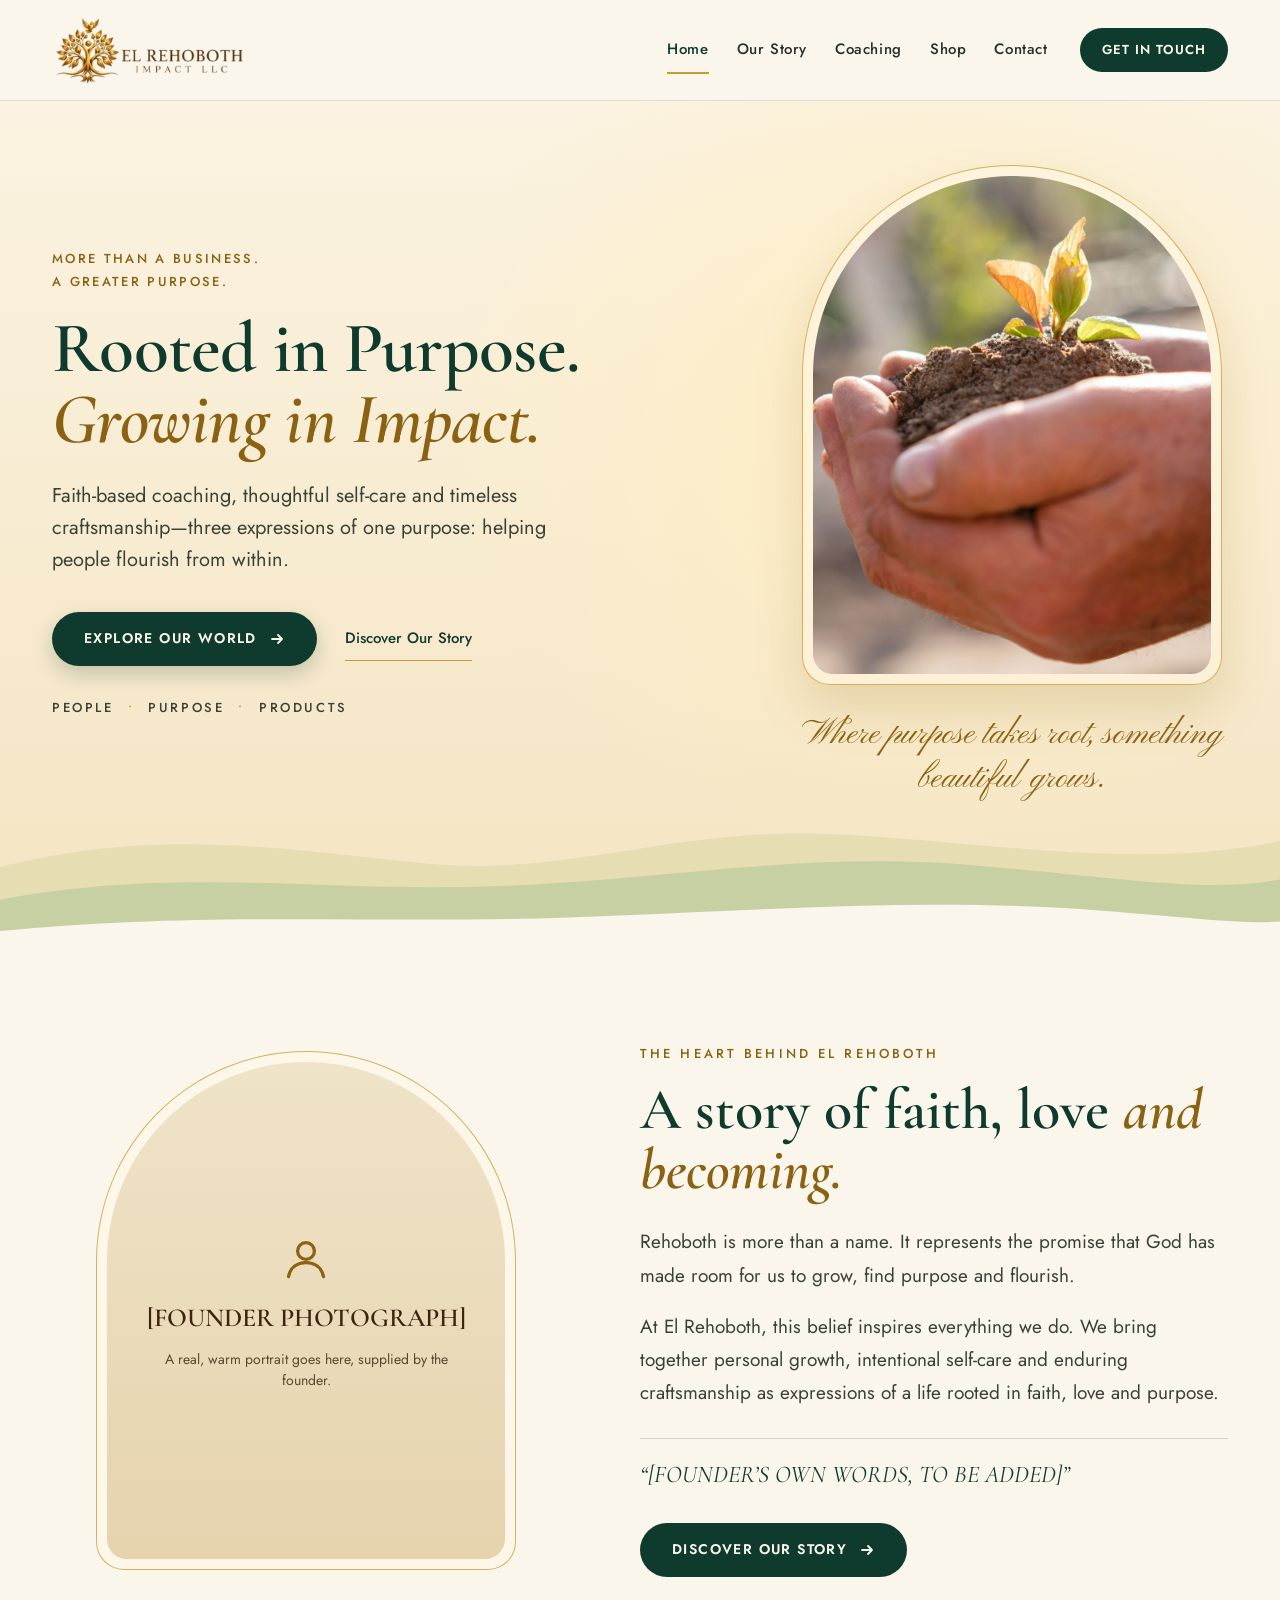
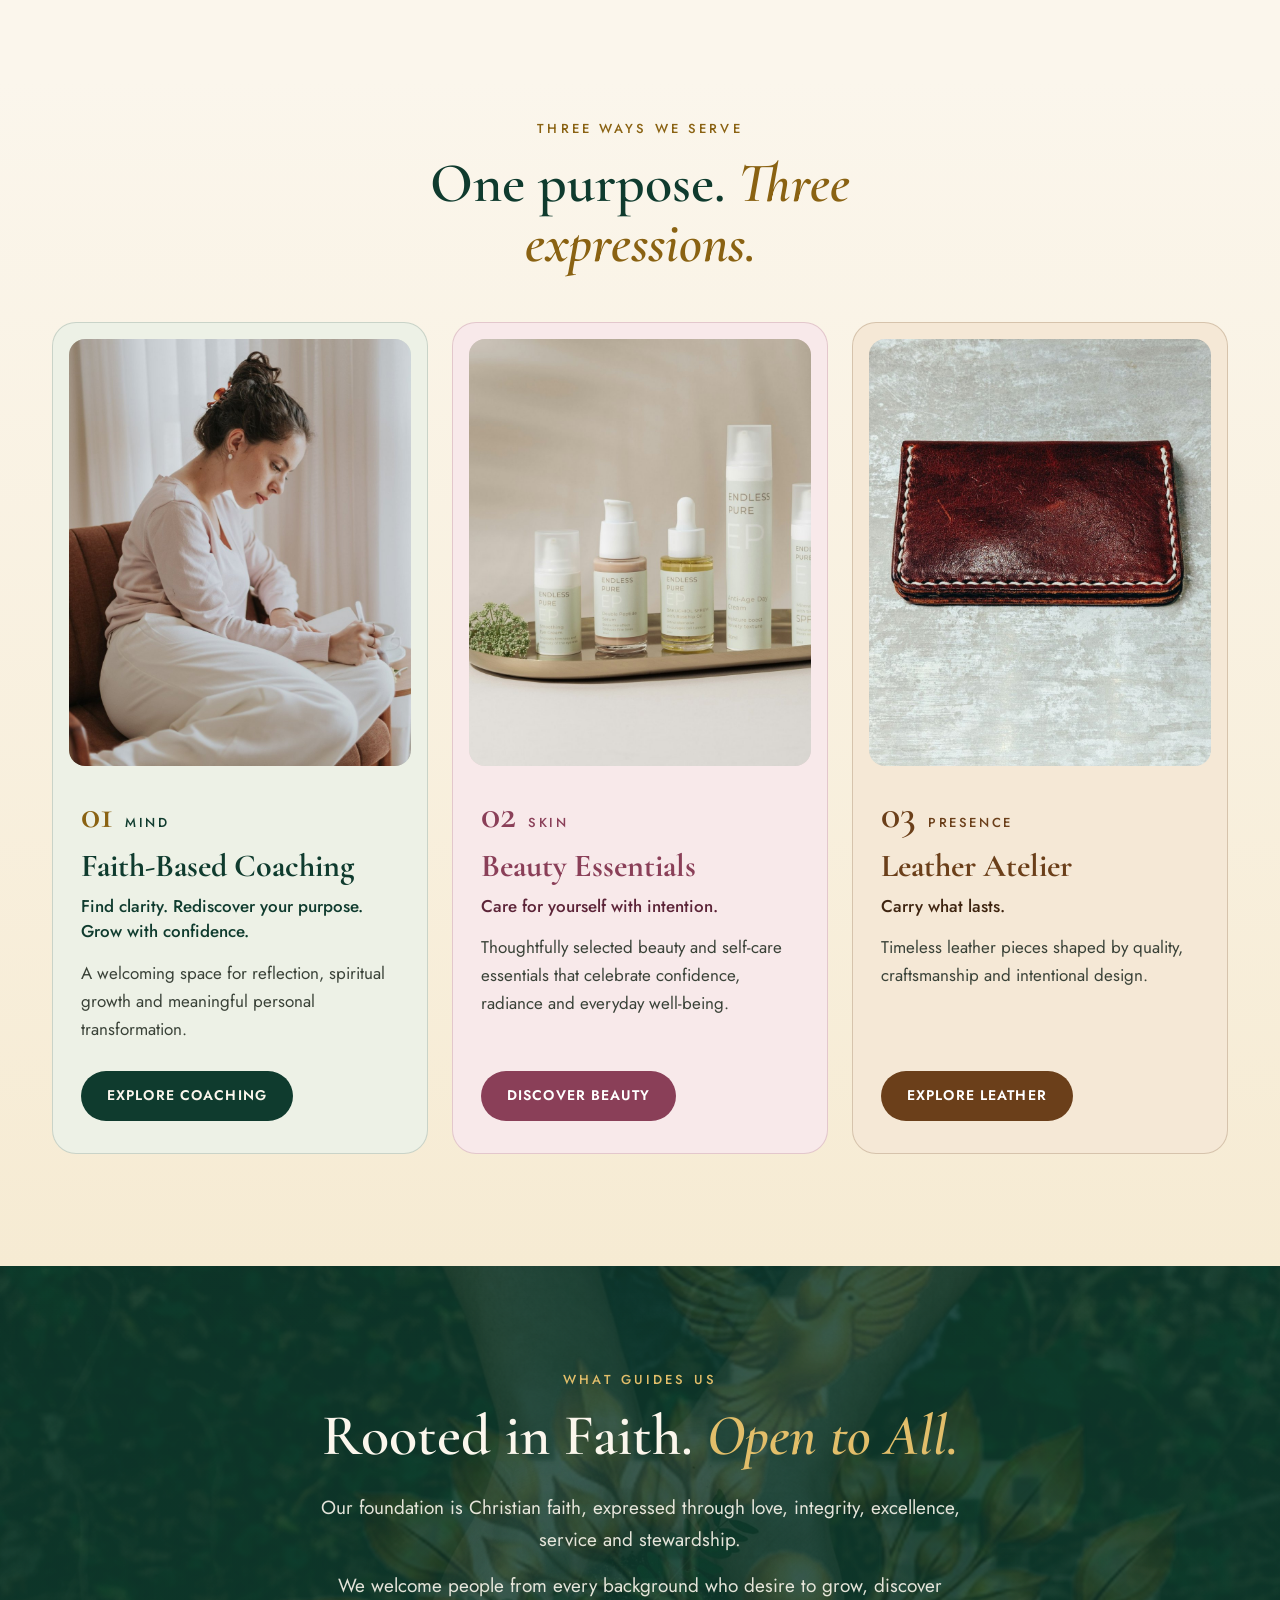
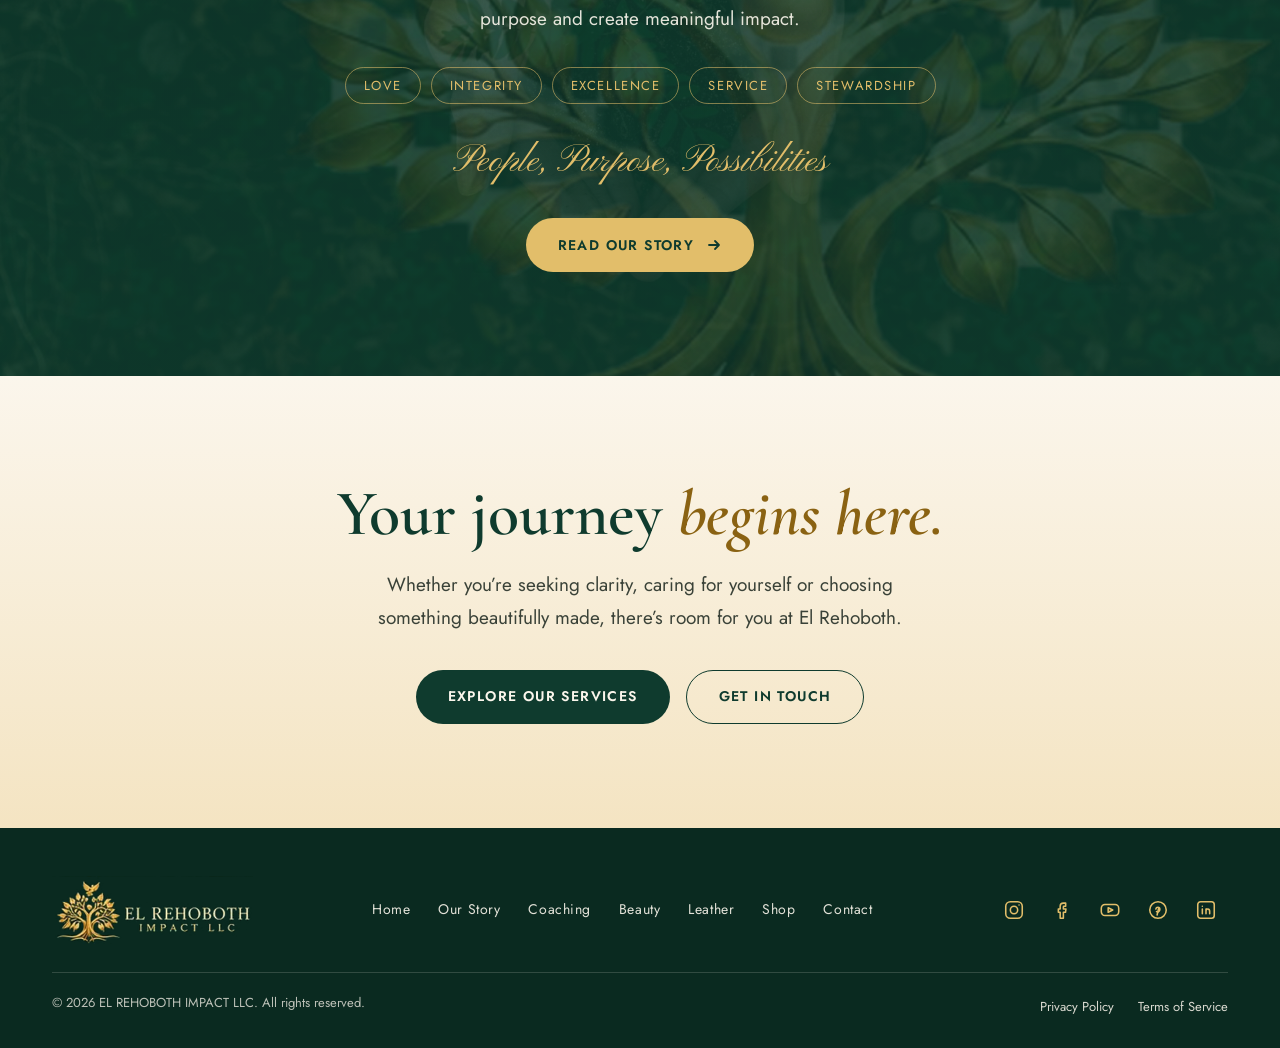
==== index.html @ 3566c7e3 "Initial commit: El Rehoboth Impact LLC website preview" ====
<!doctype html>
<html lang="en">
<head>
<meta charset="utf-8">
<meta name="viewport" content="width=device-width, initial-scale=1">
<title>Home | El Rehoboth Impact LLC</title>
<meta name="description" content="El Rehoboth Impact LLC: faith-based coaching, beauty essentials and leather craftsmanship, three expressions of one purpose.">
<link rel="preconnect" href="https://fonts.googleapis.com">
<link rel="preconnect" href="https://fonts.gstatic.com" crossorigin>
<link href="https://fonts.googleapis.com/css2?family=Cormorant+Garamond:ital,wght@0,500;0,600;0,700;1,500;1,600&family=Jost:wght@400;500;600&family=Pinyon+Script&display=swap" rel="stylesheet">
<style>
*,*::before,*::after{box-sizing:border-box}
body{margin:0;background:#FBF6EC}
a{text-decoration:none}
img{max-width:100%}
.erh-bar{padding:14px 32px}.erh-logo{height:72px}.erh-wide{display:flex}.erh-burger{display:none}
@media (max-width:899px){.erh-bar{padding:10px 20px}.erh-logo{height:60px}.erh-wide{display:none}.erh-burger{display:flex}}
@media (min-width:900px){.erh-mob{display:none!important}}
.erh-mob:not([hidden]){display:block}

body{margin:0}
a{text-decoration:none}
a:hover{opacity:.88}

</style>
</head>
<body>


<div style="width: 100%; background: #FBF6EC; color: #26302A; font-family: 'Jost', system-ui, sans-serif; line-height: 1.5; overflow: hidden;">

<header class="erh-header" style="width: 100%; background: #FBF6EC; border-bottom: 1px solid rgba(15,59,46,0.12); font-family: 'Jost', system-ui, sans-serif; color: #26302A;">
<div class="erh-bar" style="max-width: 1240px; margin: 0 auto; box-sizing: border-box; display: flex; align-items: center; justify-content: space-between; gap: 16px 32px;">
<a href="index.html" aria-label="El Rehoboth Impact LLC, home" style="display: flex; align-items: center;"><img class="erh-logo" src="assets/logo-header.png" alt="El Rehoboth Impact LLC" style="display: block; width: auto;"></a>
<nav class="erh-wide" aria-label="Main" style="align-items: center; gap: 4px 28px;"><a href="index.html" style="white-space: nowrap; padding: 12px 0; font-size: 15px; font-weight: 500; letter-spacing: 0.04em; text-decoration: none; color: #0F3B2E; border-bottom: 2px solid #C99A2E;">Home</a><a href="about.html" style="white-space: nowrap; padding: 12px 0; font-size: 15px; font-weight: 500; letter-spacing: 0.04em; text-decoration: none; color: #26302A; border-bottom: 2px solid transparent;">Our Story</a><a href="coaching.html" style="white-space: nowrap; padding: 12px 0; font-size: 15px; font-weight: 500; letter-spacing: 0.04em; text-decoration: none; color: #26302A; border-bottom: 2px solid transparent;">Coaching</a><a href="shop.html" style="white-space: nowrap; padding: 12px 0; font-size: 15px; font-weight: 500; letter-spacing: 0.04em; text-decoration: none; color: #26302A; border-bottom: 2px solid transparent;">Shop</a><a href="contact.html" style="white-space: nowrap; padding: 12px 0; font-size: 15px; font-weight: 500; letter-spacing: 0.04em; text-decoration: none; color: #26302A; border-bottom: 2px solid transparent;">Contact</a><a href="contact.html" style="white-space: nowrap; height: 44px; padding: 0 22px; margin-left: 4px; border-radius: 999px; background: #0F3B2E; color: #FBF6EC; display: inline-flex; align-items: center; font-size: 13px; font-weight: 600; letter-spacing: 0.08em; text-transform: uppercase; text-decoration: none;">Get in Touch</a></nav>
<button class="erh-burger" type="button" aria-label="Menu" aria-expanded="false" style="width: 48px; height: 48px; border-radius: 14px; border: 1.5px solid #0F3B2E; background: transparent; color: #0F3B2E; align-items: center; justify-content: center; cursor: pointer;"><svg width="24" height="24" viewBox="0 0 24 24" fill="none" stroke="currentColor" stroke-width="1.8" stroke-linecap="round" aria-hidden="true"><path class="erh-ico" d="M4 7H20M4 12H20M4 17H20"></path></svg></button>
</div>
<nav class="erh-mob" aria-label="Mobile" hidden style="border-top: 1px solid rgba(15,59,46,0.12); padding: 8px 20px 28px; background: #FBF6EC;"><a href="index.html" style="display: flex; align-items: center; justify-content: space-between; min-height: 58px; padding: 0 4px; font-family: 'Cormorant Garamond', serif; font-size: 28px; font-weight: 600; text-decoration: none; color: #0F3B2E; border-bottom: 1px solid rgba(15,59,46,0.12);"><span>Home</span><span style="width: 8px; height: 8px; border-radius: 50%; background: #C99A2E;"></span></a><a href="about.html" style="display: flex; align-items: center; justify-content: space-between; min-height: 58px; padding: 0 4px; font-family: 'Cormorant Garamond', serif; font-size: 28px; font-weight: 600; text-decoration: none; color: #26302A; border-bottom: 1px solid rgba(15,59,46,0.12);"><span>Our Story</span><span style="width: 8px; height: 8px; border-radius: 50%; background: transparent;"></span></a><a href="coaching.html" style="display: flex; align-items: center; justify-content: space-between; min-height: 58px; padding: 0 4px; font-family: 'Cormorant Garamond', serif; font-size: 28px; font-weight: 600; text-decoration: none; color: #26302A; border-bottom: 1px solid rgba(15,59,46,0.12);"><span>Coaching</span><span style="width: 8px; height: 8px; border-radius: 50%; background: transparent;"></span></a><a href="shop.html" style="display: flex; align-items: center; justify-content: space-between; min-height: 58px; padding: 0 4px; font-family: 'Cormorant Garamond', serif; font-size: 28px; font-weight: 600; text-decoration: none; color: #26302A; border-bottom: 1px solid rgba(15,59,46,0.12);"><span>Shop</span><span style="width: 8px; height: 8px; border-radius: 50%; background: transparent;"></span></a><a href="contact.html" style="display: flex; align-items: center; justify-content: space-between; min-height: 58px; padding: 0 4px; font-family: 'Cormorant Garamond', serif; font-size: 28px; font-weight: 600; text-decoration: none; color: #26302A; border-bottom: 1px solid rgba(15,59,46,0.12);"><span>Contact</span><span style="width: 8px; height: 8px; border-radius: 50%; background: transparent;"></span></a><a href="contact.html" style="margin-top: 24px; height: 54px; border-radius: 999px; background: #0F3B2E; color: #FBF6EC; display: flex; align-items: center; justify-content: center; font-size: 14px; font-weight: 600; letter-spacing: 0.1em; text-transform: uppercase; text-decoration: none;">Get in Touch</a></nav>
</header>

<!-- HERO -->
<section style="position: relative; overflow: hidden; background: radial-gradient(ellipse 55% 75% at 72% 38%, rgba(255,238,196,0.95), rgba(255,238,196,0) 70%), linear-gradient(180deg, #FBF3E1 0%, #F4E4C2 100%);">
<svg viewBox="0 0 1440 220" preserveAspectRatio="none" style="position: absolute; left: 0; right: 0; bottom: 0; width: 100%; height: 150px;" aria-hidden="true">
<path d="M0 110C180 50 320 85 480 105C640 125 760 50 940 62C1120 74 1280 115 1440 72V220H0Z" fill="#E6DCB0" fill-opacity="0.85"/>
<path d="M0 158C200 108 360 148 560 138C760 128 900 86 1100 108C1250 124 1360 150 1440 128V220H0Z" fill="#C3CFA2" fill-opacity="0.9"/>
<path d="M0 204C240 174 420 194 640 184C860 174 1040 154 1240 174C1340 184 1400 194 1440 190V220H0Z" fill="#FBF6EC"/>
</svg>
<div style="position: relative; max-width: 1240px; margin: 0 auto; padding: clamp(40px, 5vw, 64px) clamp(20px, 5vw, 32px) clamp(100px, 11vw, 150px); display: flex; flex-wrap: wrap; align-items: center; gap: 40px 48px;">
<div style="flex: 3 1 560px; min-width: 0;">
<div style="font-size: 13px; font-weight: 500; letter-spacing: 0.18em; line-height: 1.7; text-transform: uppercase; color: #8A6212;">More than a business.<br>A greater purpose.</div>
<h1 style="margin: 20px 0 0; font-family: 'Cormorant Garamond', serif; font-weight: 600; font-size: clamp(46px, 5.6vw, 80px); line-height: 1; color: #0F3B2E; letter-spacing: -0.01em;">
<span style="display: block;">Rooted in Purpose.</span>
<span style="display: block; font-style: italic; color: #8A6212;">Growing in Impact.</span>
</h1>
<p style="margin: 24px 0 0; max-width: 500px; font-size: 20px; line-height: 1.6; color: #3A4238;">Faith-based coaching, thoughtful self-care and timeless craftsmanship&mdash;three expressions of one purpose: helping people flourish from within.</p>
<div style="margin-top: 36px; display: flex; flex-wrap: wrap; align-items: center; gap: 16px 28px;">
<a href="#services" style="height: 54px; padding: 0 32px; border-radius: 999px; background: #0F3B2E; color: #FBF6EC; display: inline-flex; align-items: center; gap: 12px; font-size: 14px; font-weight: 600; letter-spacing: 0.1em; text-transform: uppercase; box-shadow: 0 8px 20px rgba(15,59,46,0.22);">
Explore Our World
<svg width="16" height="16" viewBox="0 0 16 16" fill="none" stroke="currentColor" stroke-width="1.8" stroke-linecap="round" stroke-linejoin="round" aria-hidden="true"><path d="M3 8h10M9 4l4 4-4 4"/></svg>
</a>
<a href="about.html" style="min-height: 44px; display: inline-flex; align-items: center; font-size: 15px; font-weight: 500; color: #0F3B2E; border-bottom: 1.5px solid #C99A2E;">Discover Our Story</a>
</div>
<div style="margin-top: 32px; display: flex; flex-wrap: wrap; align-items: center; gap: 8px 14px; font-size: 13px; font-weight: 500; letter-spacing: 0.2em; text-transform: uppercase; color: #3A4238;">
<span>People</span><span style="color: #C99A2E;">&bull;</span><span>Purpose</span><span style="color: #C99A2E;">&bull;</span><span>Products</span>
</div>
</div>
<div style="flex: 2 1 340px; min-width: 0; display: flex; flex-direction: column; align-items: center;">
<div style="position: relative; width: 100%; max-width: 420px;">
<div style="position: relative; box-sizing: border-box; padding: 10px; border: 1.5px solid rgba(201,154,46,0.75); border-radius: 210px 210px 28px 28px; background: rgba(255,248,230,0.5); box-shadow: 0 24px 48px rgba(138,98,18,0.18);">
<div style="border-radius: 200px 200px 20px 20px; overflow: hidden;">
<img src="assets/hero-sprout.jpg" alt="Cupped hands holding a young green sprout in soil, lit by warm sun" style="display: block; width: 100%; aspect-ratio: 4 / 5; object-fit: cover; object-position: 50% 50%;">
</div>
</div>
</div>
<div style="margin-top: 28px; text-align: center; font-family: 'Pinyon Script', cursive; font-size: clamp(26px, 3vw, 34px); line-height: 1.3; color: #8A6212;">Where purpose takes root, something beautiful grows.</div>
</div>
</div>
</section>

<!-- OUR STORY -->
<section id="story" style="background: #FBF6EC; padding: clamp(56px, 8vw, 104px) 0;">
<div style="max-width: 1240px; margin: 0 auto; padding: 0 clamp(20px, 5vw, 32px); display: flex; flex-wrap: wrap; align-items: center; gap: 48px 80px;">
<div style="flex: 1 1 340px; min-width: 0; display: flex; justify-content: center;">
<div style="width: 100%; max-width: 420px; box-sizing: border-box; padding: 10px; border: 1.5px solid rgba(201,154,46,0.75); border-radius: 210px 210px 28px 28px; background: rgba(255,248,230,0.5);">
<div style="aspect-ratio: 4 / 5; border-radius: 200px 200px 20px 20px; overflow: hidden; background: linear-gradient(180deg, #EFE3C8 0%, #E6D3AE 100%); display: flex; flex-direction: column; align-items: center; justify-content: center; text-align: center; padding: 0 32px; box-sizing: border-box; gap: 12px;">
<svg width="56" height="56" viewBox="0 0 24 24" fill="none" stroke="#8A6212" stroke-width="1.4" stroke-linecap="round" stroke-linejoin="round" aria-hidden="true"><circle cx="12" cy="9" r="3.6"/><path d="M4.5 20c.8-4 3.8-6 7.5-6s6.7 2 7.5 6"/></svg>
<div style="font-family: 'Cormorant Garamond', serif; font-size: 26px; font-weight: 600; color: #3E2410;">[FOUNDER PHOTOGRAPH]</div>
<div style="font-size: 14px; line-height: 1.5; color: #5E4730;">A real, warm portrait goes here, supplied by the founder.</div>
</div>
</div>
</div>
<div style="flex: 1 1 420px; min-width: 0;">
<div style="font-size: 13px; font-weight: 500; letter-spacing: 0.24em; text-transform: uppercase; color: #8A6212;">The heart behind El Rehoboth</div>
<h2 style="margin: 16px 0 0; font-family: 'Cormorant Garamond', serif; font-weight: 600; font-size: clamp(36px, 4.8vw, 58px); line-height: 1.05; color: #0F3B2E;">A story of faith, love <span style="font-style: italic; color: #8A6212;">and becoming.</span></h2>
<p style="margin: 24px 0 0; font-size: 19px; line-height: 1.75; color: #3A4238;">Rehoboth is more than a name. It represents the promise that God has made room for us to grow, find purpose and flourish.</p>
<p style="margin: 18px 0 0; font-size: 19px; line-height: 1.75; color: #3A4238;">At El Rehoboth, this belief inspires everything we do. We bring together personal growth, intentional self-care and enduring craftsmanship as expressions of a life rooted in faith, love and purpose.</p>
<figure style="margin: 28px 0 0; padding: 20px 0 0; border-top: 1px solid rgba(15,59,46,0.18);">
<blockquote style="margin: 0; font-family: 'Cormorant Garamond', serif; font-style: italic; font-size: 24px; line-height: 1.35; color: #0F3B2E;">&ldquo;[FOUNDER&rsquo;S OWN WORDS, TO BE ADDED]&rdquo;</blockquote>
</figure>
<div style="margin-top: 32px;">
<a href="about.html" style="height: 54px; padding: 0 32px; border-radius: 999px; background: #0F3B2E; color: #FBF6EC; display: inline-flex; align-items: center; gap: 12px; font-size: 14px; font-weight: 600; letter-spacing: 0.1em; text-transform: uppercase;">
Discover Our Story
<svg width="16" height="16" viewBox="0 0 16 16" fill="none" stroke="currentColor" stroke-width="1.8" stroke-linecap="round" stroke-linejoin="round" aria-hidden="true"><path d="M3 8h10M9 4l4 4-4 4"/></svg>
</a>
</div>
</div>
</div>
</section>

<!-- SERVICES -->
<section id="services" style="background: linear-gradient(180deg, #FBF6EC 0%, #F6EBD3 100%); padding: clamp(24px, 4vw, 40px) 0 clamp(64px, 9vw, 112px);">
<div style="max-width: 1240px; margin: 0 auto; padding: 0 clamp(20px, 5vw, 32px);">
<div style="text-align: center; max-width: 640px; margin: 0 auto 48px;">
<div style="font-size: 13px; font-weight: 500; letter-spacing: 0.24em; text-transform: uppercase; color: #8A6212;">Three ways we serve</div>
<h2 style="margin: 14px 0 0; font-family: 'Cormorant Garamond', serif; font-weight: 600; font-size: clamp(36px, 4.6vw, 56px); line-height: 1.08; color: #0F3B2E;">One purpose. <span style="font-style: italic; color: #8A6212;">Three expressions.</span></h2>
</div>
<div style="display: flex; flex-wrap: wrap; gap: 24px;">

<article style="flex: 1 1 320px; min-width: 0; box-sizing: border-box; padding: 16px 16px 32px; border-radius: 24px; background: #EDF1E6; border: 1px solid rgba(15,59,46,0.16); display: flex; flex-direction: column;">
<div style="border-radius: 16px; overflow: hidden; background: #DDE7D4;">
<img src="assets/coaching-journal.jpg" alt="A woman journaling quietly in an armchair by a bright window" style="display: block; width: 100%; aspect-ratio: 4 / 5; object-fit: cover; object-position: 50% 40%;">
</div>
<div style="padding: 28px 12px 0; display: flex; flex-direction: column; flex: 1;">
<div style="display: flex; align-items: baseline; gap: 12px;">
<span style="font-family: 'Cormorant Garamond', serif; font-size: 40px; font-weight: 600; line-height: 1; color: #8A6212;">01</span>
<span style="font-size: 13px; font-weight: 500; letter-spacing: 0.2em; text-transform: uppercase; color: #0F3B2E;">Mind</span>
</div>
<h3 style="margin: 14px 0 0; font-family: 'Cormorant Garamond', serif; font-weight: 700; font-size: 32px; line-height: 1.1; color: #0F3B2E;">Faith-Based Coaching</h3>
<div style="margin-top: 10px; font-size: 17px; font-weight: 500; line-height: 1.5; color: #0F3B2E;">Find clarity. Rediscover your purpose. Grow with confidence.</div>
<p style="margin: 14px 0 0; font-size: 17px; line-height: 1.65; color: #3A4238;">A welcoming space for reflection, spiritual growth and meaningful personal transformation.</p>
<div style="margin-top: auto; padding-top: 28px;">
<a href="coaching.html" style="height: 50px; padding: 0 26px; border-radius: 999px; background: #0F3B2E; color: #FBF6EC; display: inline-flex; align-items: center; font-size: 14px; font-weight: 600; letter-spacing: 0.08em; text-transform: uppercase;">Explore Coaching</a>
</div>
</div>
</article>

<article style="flex: 1 1 320px; min-width: 0; box-sizing: border-box; padding: 16px 16px 32px; border-radius: 24px; background: #F8E9EA; border: 1px solid rgba(138,63,88,0.2); display: flex; flex-direction: column;">
<div style="border-radius: 16px; overflow: hidden; background: #F1D6DA;">
<img src="assets/beauty-products.jpg" alt="Skincare serums and creams on a brass tray beside a vase of white flowers" style="display: block; width: 100%; aspect-ratio: 4 / 5; object-fit: cover; object-position: 50% 60%;">
</div>
<div style="padding: 28px 12px 0; display: flex; flex-direction: column; flex: 1;">
<div style="display: flex; align-items: baseline; gap: 12px;">
<span style="font-family: 'Cormorant Garamond', serif; font-size: 40px; font-weight: 600; line-height: 1; color: #8A3F58;">02</span>
<span style="font-size: 13px; font-weight: 500; letter-spacing: 0.2em; text-transform: uppercase; color: #8A3F58;">Skin</span>
</div>
<h3 style="margin: 14px 0 0; font-family: 'Cormorant Garamond', serif; font-weight: 700; font-size: 32px; line-height: 1.1; color: #8A3F58;">Beauty Essentials</h3>
<div style="margin-top: 10px; font-size: 17px; font-weight: 500; line-height: 1.5; color: #5C2438;">Care for yourself with intention.</div>
<p style="margin: 14px 0 0; font-size: 17px; line-height: 1.65; color: #3A4238;">Thoughtfully selected beauty and self-care essentials that celebrate confidence, radiance and everyday well-being.</p>
<div style="margin-top: auto; padding-top: 28px;">
<a href="beauty.html" style="height: 50px; padding: 0 26px; border-radius: 999px; background: #8A3F58; color: #FFFFFF; display: inline-flex; align-items: center; font-size: 14px; font-weight: 600; letter-spacing: 0.08em; text-transform: uppercase;">Discover Beauty</a>
</div>
</div>
</article>

<article style="flex: 1 1 320px; min-width: 0; box-sizing: border-box; padding: 16px 16px 32px; border-radius: 24px; background: #F5E8D6; border: 1px solid rgba(107,63,26,0.22); display: flex; flex-direction: column;">
<div style="border-radius: 16px; overflow: hidden; background: #EBD3B0;">
<img src="assets/leather-wallet.jpg" alt="A hand-stitched burgundy leather card holder on a concrete surface" style="display: block; width: 100%; aspect-ratio: 4 / 5; object-fit: cover; object-position: 50% 50%;">
</div>
<div style="padding: 28px 12px 0; display: flex; flex-direction: column; flex: 1;">
<div style="display: flex; align-items: baseline; gap: 12px;">
<span style="font-family: 'Cormorant Garamond', serif; font-size: 40px; font-weight: 600; line-height: 1; color: #6B3F1A;">03</span>
<span style="font-size: 13px; font-weight: 500; letter-spacing: 0.2em; text-transform: uppercase; color: #6B3F1A;">Presence</span>
</div>
<h3 style="margin: 14px 0 0; font-family: 'Cormorant Garamond', serif; font-weight: 700; font-size: 32px; line-height: 1.1; color: #6B3F1A;">Leather Atelier</h3>
<div style="margin-top: 10px; font-size: 17px; font-weight: 500; line-height: 1.5; color: #3E2410;">Carry what lasts.</div>
<p style="margin: 14px 0 0; font-size: 17px; line-height: 1.65; color: #3A4238;">Timeless leather pieces shaped by quality, craftsmanship and intentional design.</p>
<div style="margin-top: auto; padding-top: 28px;">
<a href="leather.html" style="height: 50px; padding: 0 26px; border-radius: 999px; background: #6B3F1A; color: #FFFFFF; display: inline-flex; align-items: center; font-size: 14px; font-weight: 600; letter-spacing: 0.08em; text-transform: uppercase;">Explore Leather</a>
</div>
</div>
</article>

</div>
</div>
</section>

<!-- FOUNDATION -->
<section id="foundation" style="position: relative; overflow: hidden; background: linear-gradient(rgba(15,59,46,0.86), rgba(15,59,46,0.9)), url(assets/foundation-fern.jpg) center / cover #0F3B2E; padding: clamp(64px, 9vw, 104px) 0;">
<img src="assets/tree.png" alt="" style="position: absolute; right: -4%; bottom: -8%; height: 120%; width: auto; max-width: none; opacity: 0.1;">
<div style="position: relative; max-width: 820px; margin: 0 auto; padding: 0 clamp(20px, 5vw, 32px); text-align: center;">
<div style="font-size: 13px; font-weight: 500; letter-spacing: 0.24em; text-transform: uppercase; color: #E2BE6A;">What guides us</div>
<h2 style="margin: 16px 0 0; font-family: 'Cormorant Garamond', serif; font-weight: 600; font-size: clamp(36px, 5vw, 58px); line-height: 1.08; color: #FBF6EC;">Rooted in Faith. <span style="font-style: italic; color: #E2BE6A;">Open to All.</span></h2>
<p style="margin: 24px auto 0; max-width: 640px; font-size: 19px; line-height: 1.7; color: rgba(251,246,236,0.9);">Our foundation is Christian faith, expressed through love, integrity, excellence, service and stewardship.</p>
<p style="margin: 14px auto 0; max-width: 640px; font-size: 19px; line-height: 1.7; color: rgba(251,246,236,0.9);">We welcome people from every background who desire to grow, discover purpose and create meaningful impact.</p>
<div style="margin-top: 32px; display: flex; flex-wrap: wrap; justify-content: center; gap: 10px;">
<span style="padding: 8px 18px; border-radius: 999px; border: 1px solid rgba(226,190,106,0.55); font-size: 13px; letter-spacing: 0.12em; text-transform: uppercase; color: #E2BE6A;">Love</span>
<span style="padding: 8px 18px; border-radius: 999px; border: 1px solid rgba(226,190,106,0.55); font-size: 13px; letter-spacing: 0.12em; text-transform: uppercase; color: #E2BE6A;">Integrity</span>
<span style="padding: 8px 18px; border-radius: 999px; border: 1px solid rgba(226,190,106,0.55); font-size: 13px; letter-spacing: 0.12em; text-transform: uppercase; color: #E2BE6A;">Excellence</span>
<span style="padding: 8px 18px; border-radius: 999px; border: 1px solid rgba(226,190,106,0.55); font-size: 13px; letter-spacing: 0.12em; text-transform: uppercase; color: #E2BE6A;">Service</span>
<span style="padding: 8px 18px; border-radius: 999px; border: 1px solid rgba(226,190,106,0.55); font-size: 13px; letter-spacing: 0.12em; text-transform: uppercase; color: #E2BE6A;">Stewardship</span>
</div>
<div style="margin-top: 36px; font-family: 'Pinyon Script', cursive; font-size: clamp(28px, 3.4vw, 38px); line-height: 1.2; color: #E2BE6A;">People, Purpose, Possibilities</div>
<div style="margin-top: 32px;">
<a href="about.html" style="height: 54px; padding: 0 32px; border-radius: 999px; background: #E2BE6A; color: #0F3B2E; display: inline-flex; align-items: center; gap: 12px; font-size: 14px; font-weight: 600; letter-spacing: 0.1em; text-transform: uppercase;">
Read Our Story
<svg width="16" height="16" viewBox="0 0 16 16" fill="none" stroke="currentColor" stroke-width="1.8" stroke-linecap="round" stroke-linejoin="round" aria-hidden="true"><path d="M3 8h10M9 4l4 4-4 4"/></svg>
</a>
</div>
</div>
</section>

<!-- FINAL CTA -->
<section style="background: linear-gradient(180deg, #FBF6EC 0%, #F4E4C2 100%); padding: clamp(64px, 9vw, 104px) 0;">
<div style="max-width: 760px; margin: 0 auto; padding: 0 clamp(20px, 5vw, 32px); text-align: center;">
<h2 style="margin: 0; font-family: 'Cormorant Garamond', serif; font-weight: 600; font-size: clamp(38px, 5.4vw, 64px); line-height: 1.05; color: #0F3B2E;">Your journey <span style="font-style: italic; color: #8A6212;">begins here.</span></h2>
<p style="margin: 22px auto 0; max-width: 560px; font-size: 19px; line-height: 1.7; color: #3A4238;">Whether you&rsquo;re seeking clarity, caring for yourself or choosing something beautifully made, there&rsquo;s room for you at El Rehoboth.</p>
<div style="margin-top: 36px; display: flex; flex-wrap: wrap; justify-content: center; gap: 14px 16px;">
<a href="#services" style="height: 54px; padding: 0 32px; border-radius: 999px; background: #0F3B2E; color: #FBF6EC; display: inline-flex; align-items: center; font-size: 14px; font-weight: 600; letter-spacing: 0.1em; text-transform: uppercase;">Explore Our Services</a>
<a href="contact.html" style="height: 54px; padding: 0 32px; border-radius: 999px; border: 1.5px solid #0F3B2E; color: #0F3B2E; display: inline-flex; align-items: center; font-size: 14px; font-weight: 600; letter-spacing: 0.1em; text-transform: uppercase;">Get in Touch</a>
</div>
</div>
</section>

<footer style="width: 100%; background: #0A2A20; color: rgba(251,246,236,0.82); font-family: 'Jost', system-ui, sans-serif;">
<div style="max-width: 1240px; margin: 0 auto; padding: 48px 32px 28px; box-sizing: border-box;">
<div style="display: flex; flex-wrap: wrap; align-items: center; justify-content: space-between; gap: 24px 32px;">
<a href="index.html" aria-label="El Rehoboth Impact LLC, home" style="display: flex; align-items: center;">
<img src="assets/logo-footer.png" alt="" style="display: block; height: 68px; width: auto;">
</a>
<nav aria-label="Footer" style="display: flex; flex-wrap: wrap; gap: 0 28px; font-size: 14px; letter-spacing: 0.04em;">
<a href="index.html" style="color: rgba(251,246,236,0.9); padding: 12px 0; text-decoration: none;">Home</a>
<a href="about.html" style="color: rgba(251,246,236,0.9); padding: 12px 0; text-decoration: none;">Our Story</a>
<a href="coaching.html" style="color: rgba(251,246,236,0.9); padding: 12px 0; text-decoration: none;">Coaching</a>
<a href="beauty.html" style="color: rgba(251,246,236,0.9); padding: 12px 0; text-decoration: none;">Beauty</a>
<a href="leather.html" style="color: rgba(251,246,236,0.9); padding: 12px 0; text-decoration: none;">Leather</a>
<a href="shop.html" style="color: rgba(251,246,236,0.9); padding: 12px 0; text-decoration: none;">Shop</a>
<a href="contact.html" style="color: rgba(251,246,236,0.9); padding: 12px 0; text-decoration: none;">Contact</a>
</nav>
<div style="display: flex; gap: 4px;">
<a href="#" aria-label="Instagram" style="width: 44px; height: 44px; display: flex; align-items: center; justify-content: center; color: #E2BE6A;"><svg width="22" height="22" viewBox="0 0 24 24" fill="none" stroke="currentColor" stroke-width="1.7" stroke-linecap="round" stroke-linejoin="round" aria-hidden="true"><rect x="3" y="3" width="18" height="18" rx="5"></rect><circle cx="12" cy="12" r="4"></circle><path d="M17.5 6.5v.01"></path></svg></a>
<a href="#" aria-label="Facebook" style="width: 44px; height: 44px; display: flex; align-items: center; justify-content: center; color: #E2BE6A;"><svg width="22" height="22" viewBox="0 0 24 24" fill="none" stroke="currentColor" stroke-width="1.7" stroke-linecap="round" stroke-linejoin="round" aria-hidden="true"><path d="M14 8h2V4.5h-2.5A3.5 3.5 0 0 0 10 8v3H8v3.5h2V21h3.5v-6.5h2.3l.5-3.5H13.5V8.7c0-.4.2-.7.5-.7z"></path></svg></a>
<a href="#" aria-label="YouTube" style="width: 44px; height: 44px; display: flex; align-items: center; justify-content: center; color: #E2BE6A;"><svg width="22" height="22" viewBox="0 0 24 24" fill="none" stroke="currentColor" stroke-width="1.7" stroke-linecap="round" stroke-linejoin="round" aria-hidden="true"><rect x="2.5" y="6" width="19" height="12" rx="4"></rect><path d="M10 9.5l5 2.5-5 2.5z"></path></svg></a>
<a href="#" aria-label="Pinterest" style="width: 44px; height: 44px; display: flex; align-items: center; justify-content: center; color: #E2BE6A;"><svg width="22" height="22" viewBox="0 0 24 24" fill="none" stroke="currentColor" stroke-width="1.7" stroke-linecap="round" stroke-linejoin="round" aria-hidden="true"><circle cx="12" cy="12" r="9"></circle><path d="M11 17.5l1.6-7"></path><path d="M9.6 11c.4-2.4 4.4-2.8 4.4.4 0 2-2 3.4-3.6 2.4"></path></svg></a>
<a href="#" aria-label="LinkedIn" style="width: 44px; height: 44px; display: flex; align-items: center; justify-content: center; color: #E2BE6A;"><svg width="22" height="22" viewBox="0 0 24 24" fill="none" stroke="currentColor" stroke-width="1.7" stroke-linecap="round" stroke-linejoin="round" aria-hidden="true"><rect x="3" y="3" width="18" height="18" rx="3"></rect><path d="M8 11v5M8 8v.01M12 16v-5M12 13c0-1.5 1-2 2-2s2 .8 2 2.5V16"></path></svg></a>
</div>
</div>
<div style="margin-top: 28px; padding-top: 20px; border-top: 1px solid rgba(251,246,236,0.16); display: flex; flex-wrap: wrap; justify-content: space-between; gap: 8px 24px; font-size: 13px; color: rgba(251,246,236,0.74);">
<span>© 2026 EL REHOBOTH IMPACT LLC. All rights reserved.</span>
<span style="display: flex; gap: 24px;">
<a href="#" style="color: rgba(251,246,236,0.86); padding: 4px 0;">Privacy Policy</a>
<a href="#" style="color: rgba(251,246,236,0.86); padding: 4px 0;">Terms of Service</a>
</span>
</div>
</div>
</footer>

</div>

<script>
(function(){var b=document.querySelector('.erh-burger'),m=document.querySelector('.erh-mob'),i=document.querySelector('.erh-ico');
if(!b)return;b.addEventListener('click',function(){var o=m.hasAttribute('hidden');if(o){m.removeAttribute('hidden')}else{m.setAttribute('hidden','')}
b.setAttribute('aria-expanded',o?'true':'false');i.setAttribute('d',o?'M5 5L19 19M19 5L5 19':'M4 7H20M4 12H20M4 17H20');});
window.addEventListener('resize',function(){if(window.innerWidth>=900){m.setAttribute('hidden','');b.setAttribute('aria-expanded','false')}});})();
</script>

</body>
</html>
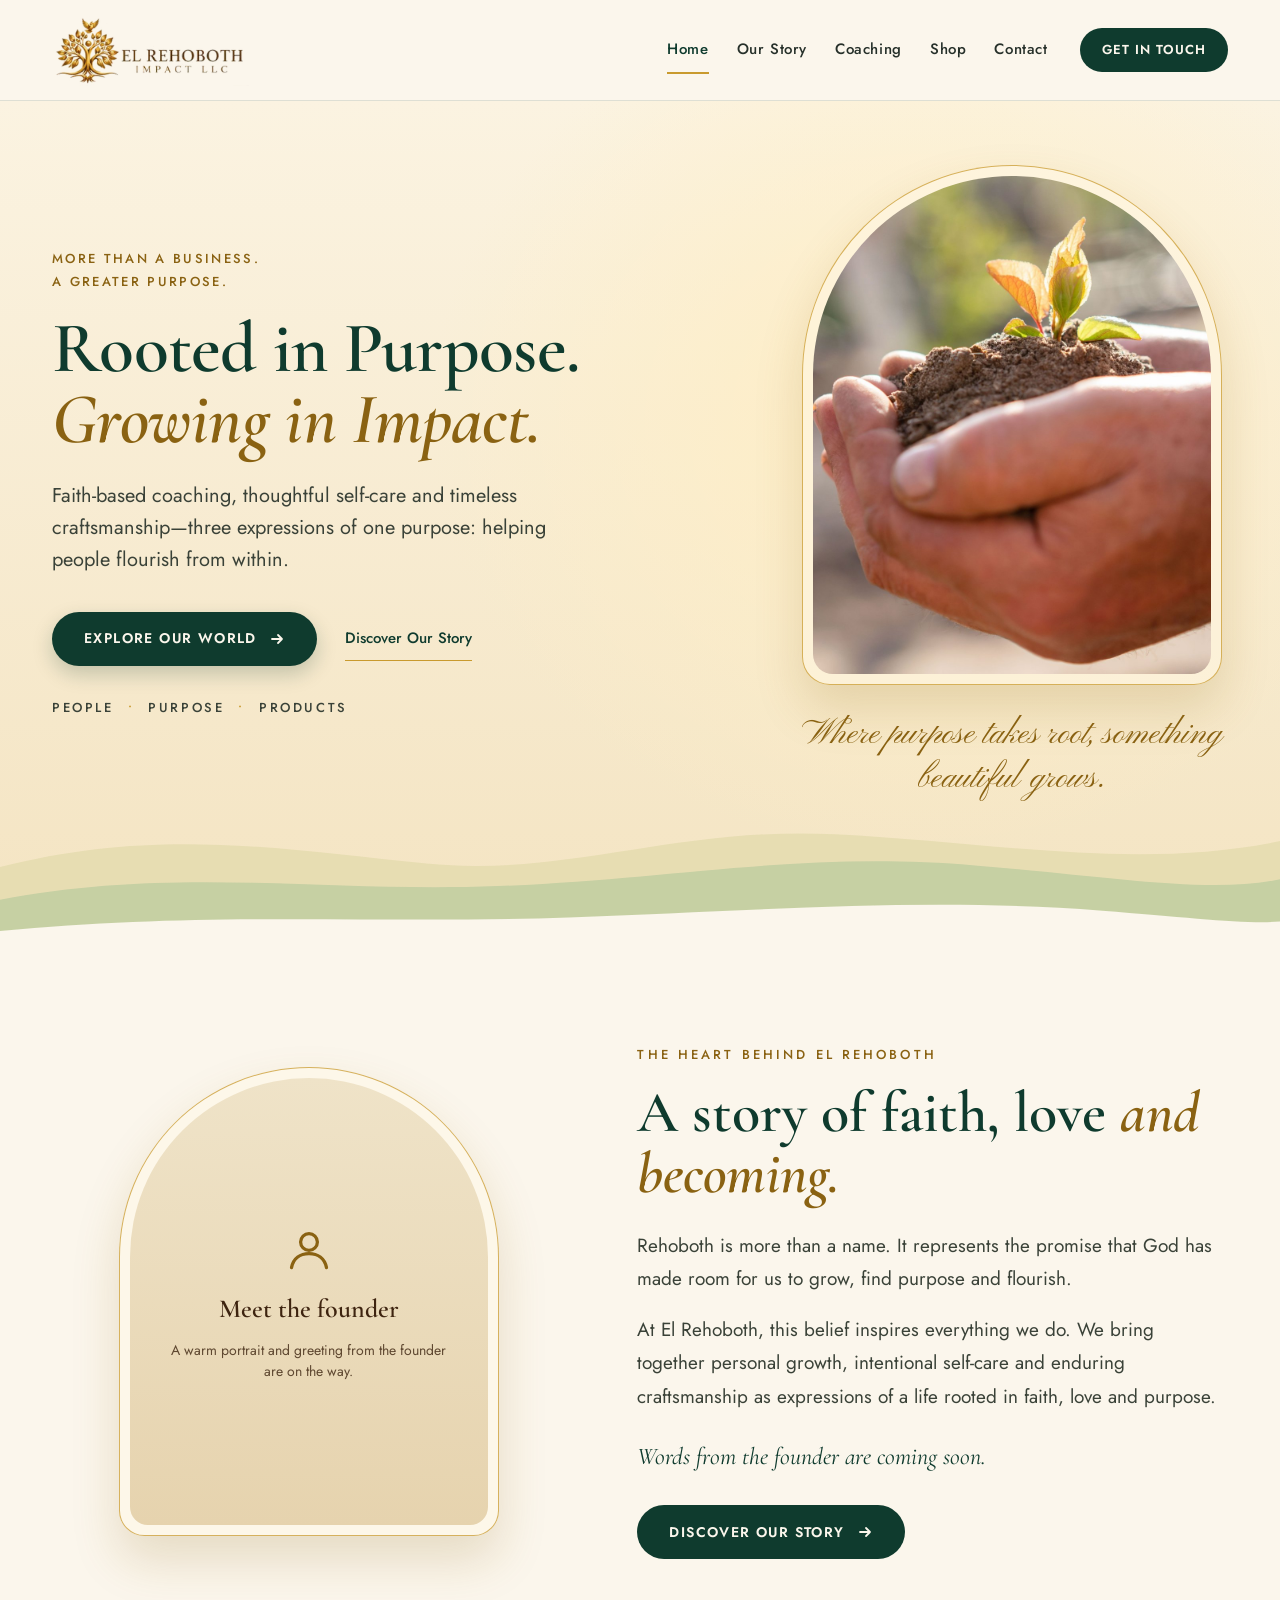
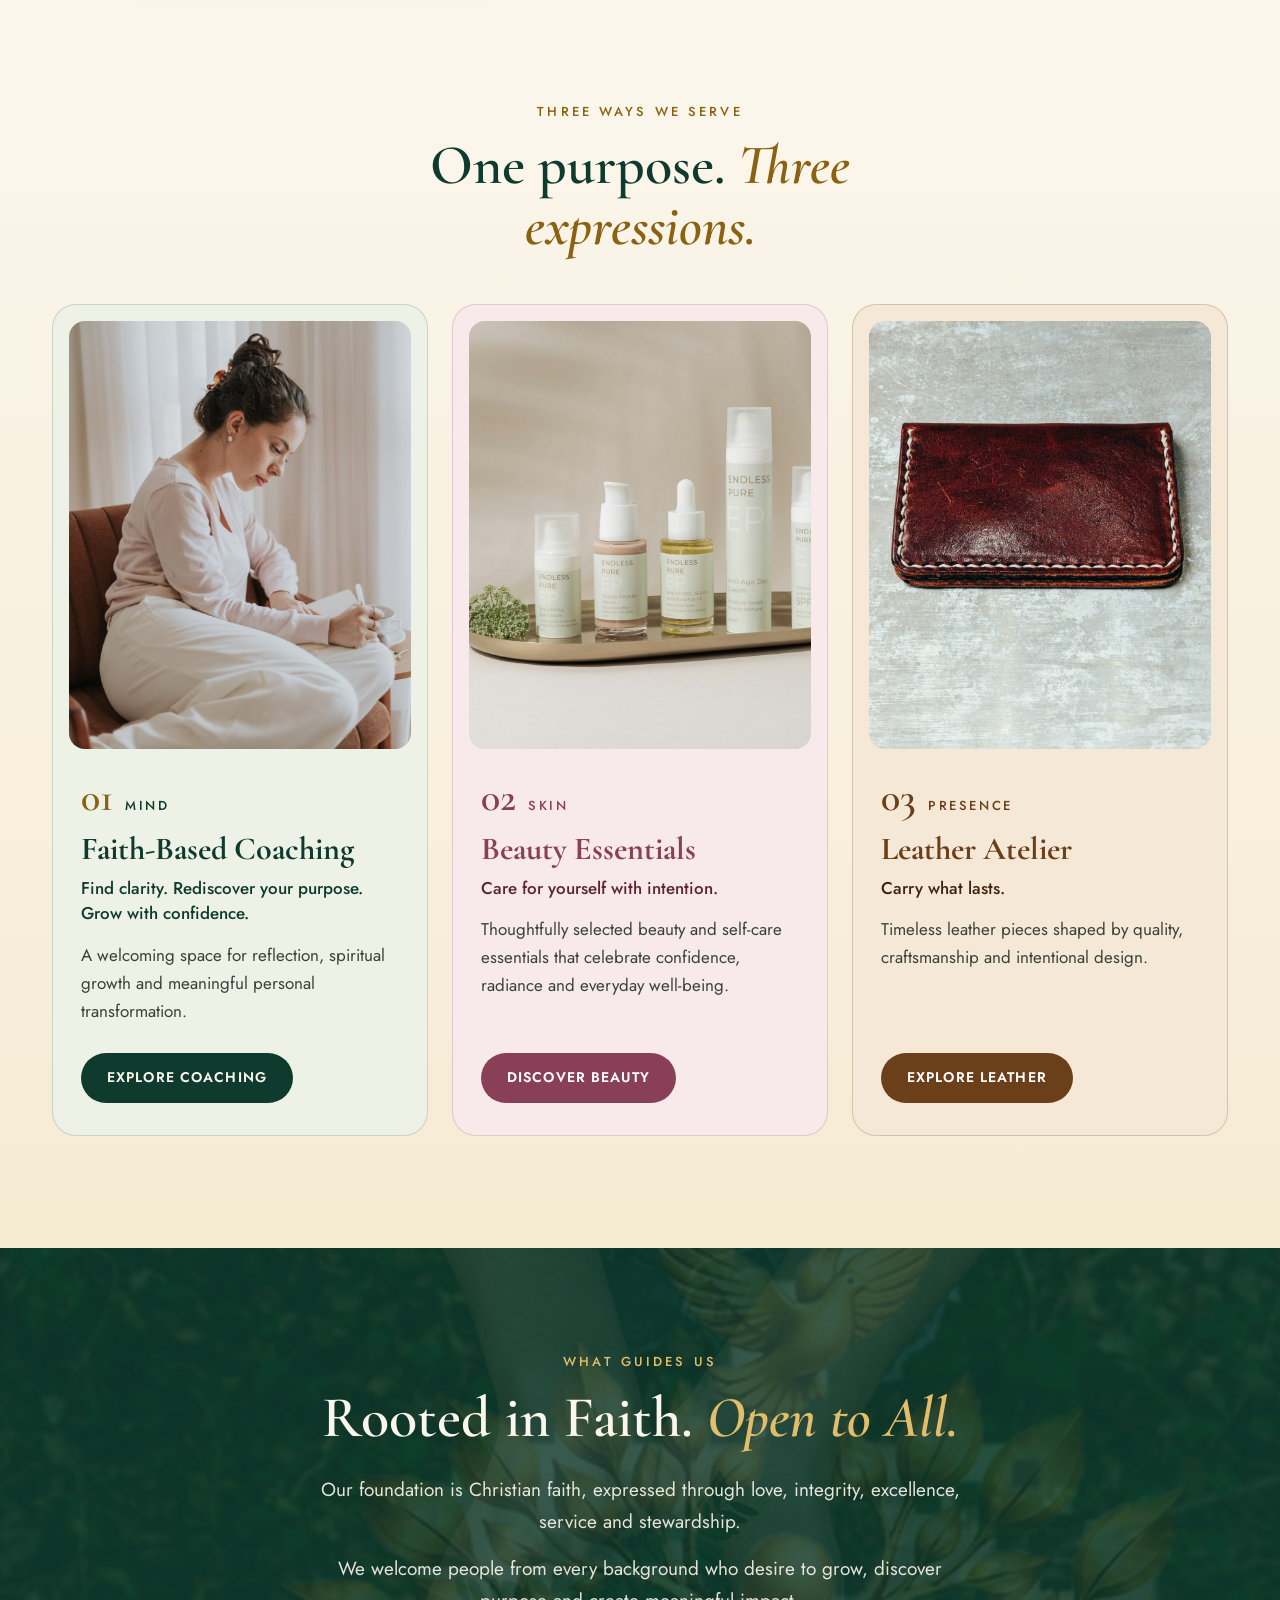
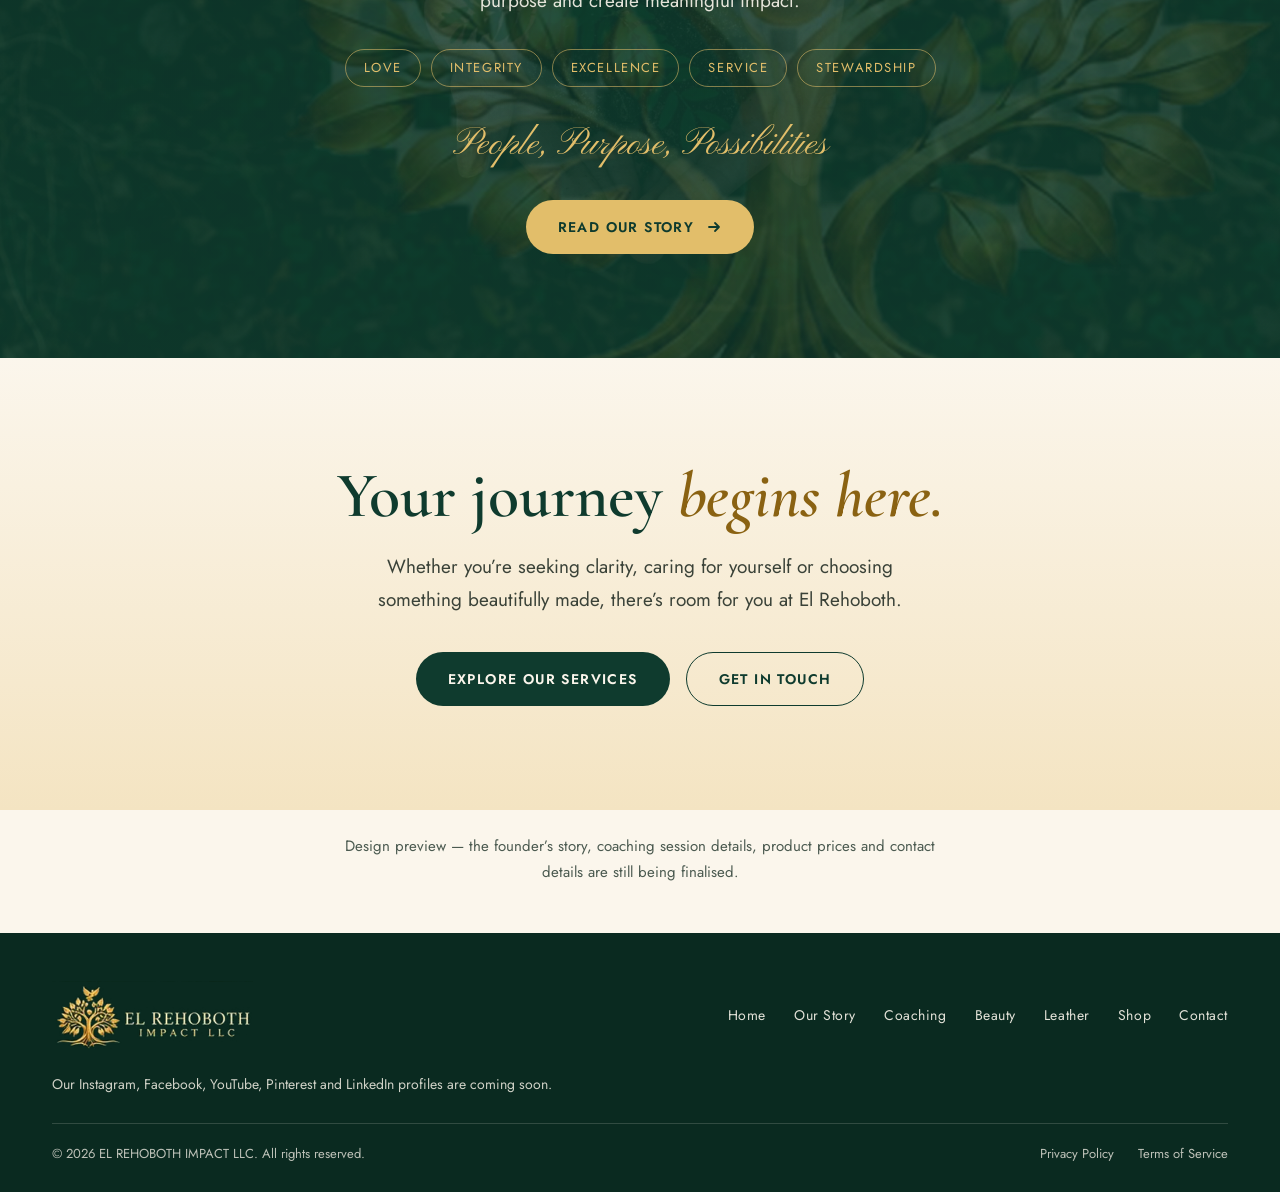
==== commit 42e306f2: "Fix design discrepancies: equal-height card grids, consistent shop imagery, category deep links, men" ====
--- a/index.html
+++ b/index.html
@@ -8,21 +8,7 @@
 <link rel="preconnect" href="https://fonts.googleapis.com">
 <link rel="preconnect" href="https://fonts.gstatic.com" crossorigin>
 <link href="https://fonts.googleapis.com/css2?family=Cormorant+Garamond:ital,wght@0,500;0,600;0,700;1,500;1,600&family=Jost:wght@400;500;600&family=Pinyon+Script&display=swap" rel="stylesheet">
-<style>
-*,*::before,*::after{box-sizing:border-box}
-body{margin:0;background:#FBF6EC}
-a{text-decoration:none}
-img{max-width:100%}
-.erh-bar{padding:14px 32px}.erh-logo{height:72px}.erh-wide{display:flex}.erh-burger{display:none}
-@media (max-width:899px){.erh-bar{padding:10px 20px}.erh-logo{height:60px}.erh-wide{display:none}.erh-burger{display:flex}}
-@media (min-width:900px){.erh-mob{display:none!important}}
-.erh-mob:not([hidden]){display:block}
-
-body{margin:0}
-a{text-decoration:none}
-a:hover{opacity:.88}
-
-</style>
+<link rel="stylesheet" href="assets/site.css">
 </head>
 <body>
 
@@ -79,29 +65,25 @@
 
 <!-- OUR STORY -->
 <section id="story" style="background: #FBF6EC; padding: clamp(56px, 8vw, 104px) 0;">
-<div style="max-width: 1240px; margin: 0 auto; padding: 0 clamp(20px, 5vw, 32px); display: flex; flex-wrap: wrap; align-items: center; gap: 48px 80px;">
-<div style="flex: 1 1 340px; min-width: 0; display: flex; justify-content: center;">
-<div style="width: 100%; max-width: 420px; box-sizing: border-box; padding: 10px; border: 1.5px solid rgba(201,154,46,0.75); border-radius: 210px 210px 28px 28px; background: rgba(255,248,230,0.5);">
-<div style="aspect-ratio: 4 / 5; border-radius: 200px 200px 20px 20px; overflow: hidden; background: linear-gradient(180deg, #EFE3C8 0%, #E6D3AE 100%); display: flex; flex-direction: column; align-items: center; justify-content: center; text-align: center; padding: 0 32px; box-sizing: border-box; gap: 12px;">
-<svg width="56" height="56" viewBox="0 0 24 24" fill="none" stroke="#8A6212" stroke-width="1.4" stroke-linecap="round" stroke-linejoin="round" aria-hidden="true"><circle cx="12" cy="9" r="3.6"/><path d="M4.5 20c.8-4 3.8-6 7.5-6s6.7 2 7.5 6"/></svg>
-<div style="font-family: 'Cormorant Garamond', serif; font-size: 26px; font-weight: 600; color: #3E2410;">[FOUNDER PHOTOGRAPH]</div>
-<div style="font-size: 14px; line-height: 1.5; color: #5E4730;">A real, warm portrait goes here, supplied by the founder.</div>
-</div>
-</div>
-</div>
-<div style="flex: 1 1 420px; min-width: 0;">
+<div class="erh-editorial" style="max-width: 1240px; margin: 0 auto; padding: 0 clamp(20px, 5vw, 32px);">
+<div class="erh-editorial-copy">
 <div style="font-size: 13px; font-weight: 500; letter-spacing: 0.24em; text-transform: uppercase; color: #8A6212;">The heart behind El Rehoboth</div>
 <h2 style="margin: 16px 0 0; font-family: 'Cormorant Garamond', serif; font-weight: 600; font-size: clamp(36px, 4.8vw, 58px); line-height: 1.05; color: #0F3B2E;">A story of faith, love <span style="font-style: italic; color: #8A6212;">and becoming.</span></h2>
 <p style="margin: 24px 0 0; font-size: 19px; line-height: 1.75; color: #3A4238;">Rehoboth is more than a name. It represents the promise that God has made room for us to grow, find purpose and flourish.</p>
 <p style="margin: 18px 0 0; font-size: 19px; line-height: 1.75; color: #3A4238;">At El Rehoboth, this belief inspires everything we do. We bring together personal growth, intentional self-care and enduring craftsmanship as expressions of a life rooted in faith, love and purpose.</p>
-<figure style="margin: 28px 0 0; padding: 20px 0 0; border-top: 1px solid rgba(15,59,46,0.18);">
-<blockquote style="margin: 0; font-family: 'Cormorant Garamond', serif; font-style: italic; font-size: 24px; line-height: 1.35; color: #0F3B2E;">&ldquo;[FOUNDER&rsquo;S OWN WORDS, TO BE ADDED]&rdquo;</blockquote>
-</figure>
+<p style="margin: 28px 0 0; font-family: 'Cormorant Garamond', serif; font-style: italic; font-size: 24px; line-height: 1.35; color: #0F3B2E;">Words from the founder are coming soon.</p>
 <div style="margin-top: 32px;">
 <a href="about.html" style="height: 54px; padding: 0 32px; border-radius: 999px; background: #0F3B2E; color: #FBF6EC; display: inline-flex; align-items: center; gap: 12px; font-size: 14px; font-weight: 600; letter-spacing: 0.1em; text-transform: uppercase;">
 Discover Our Story
 <svg width="16" height="16" viewBox="0 0 16 16" fill="none" stroke="currentColor" stroke-width="1.8" stroke-linecap="round" stroke-linejoin="round" aria-hidden="true"><path d="M3 8h10M9 4l4 4-4 4"/></svg>
 </a>
+</div>
+</div>
+<div class="erh-editorial-photo" style="box-sizing: border-box; padding: 10px; border: 1.5px solid rgba(201,154,46,0.75); border-radius: 210px 210px 28px 28px; background: rgba(255,248,230,0.5); box-shadow: 0 24px 48px rgba(138,98,18,0.18);">
+<div style="aspect-ratio: 4 / 5; border-radius: 200px 200px 20px 20px; overflow: hidden; background: linear-gradient(180deg, #EFE3C8 0%, #E6D3AE 100%); display: flex; flex-direction: column; align-items: center; justify-content: center; text-align: center; padding: 0 32px; gap: 12px;">
+<svg width="56" height="56" viewBox="0 0 24 24" fill="none" stroke="#8A6212" stroke-width="1.4" stroke-linecap="round" stroke-linejoin="round" aria-hidden="true"><circle cx="12" cy="9" r="3.6"/><path d="M4.5 20c.8-4 3.8-6 7.5-6s6.7 2 7.5 6"/></svg>
+<div style="font-family: 'Cormorant Garamond', serif; font-size: 26px; font-weight: 600; color: #3E2410;">Meet the founder</div>
+<div style="font-size: 14px; line-height: 1.5; color: #5E4730;">A warm portrait and greeting from the founder are on the way.</div>
 </div>
 </div>
 </div>
@@ -114,7 +96,7 @@
 <div style="font-size: 13px; font-weight: 500; letter-spacing: 0.24em; text-transform: uppercase; color: #8A6212;">Three ways we serve</div>
 <h2 style="margin: 14px 0 0; font-family: 'Cormorant Garamond', serif; font-weight: 600; font-size: clamp(36px, 4.6vw, 56px); line-height: 1.08; color: #0F3B2E;">One purpose. <span style="font-style: italic; color: #8A6212;">Three expressions.</span></h2>
 </div>
-<div style="display: flex; flex-wrap: wrap; gap: 24px;">
+<div class="erh-card-grid">
 
 <article style="flex: 1 1 320px; min-width: 0; box-sizing: border-box; padding: 16px 16px 32px; border-radius: 24px; background: #EDF1E6; border: 1px solid rgba(15,59,46,0.16); display: flex; flex-direction: column;">
 <div style="border-radius: 16px; overflow: hidden; background: #DDE7D4;">
@@ -211,6 +193,12 @@
 </div>
 </section>
 
+<section style="background: #FBF6EC; padding: 0 0 48px;">
+<div style="max-width: 1240px; margin: 0 auto; padding: 0 32px;">
+<p class="erh-preview-note" style="text-align: center;">Design preview &mdash; the founder&rsquo;s story, coaching session details, product prices and contact details are still being finalised.</p>
+</div>
+</section>
+
 <footer style="width: 100%; background: #0A2A20; color: rgba(251,246,236,0.82); font-family: 'Jost', system-ui, sans-serif;">
 <div style="max-width: 1240px; margin: 0 auto; padding: 48px 32px 28px; box-sizing: border-box;">
 <div style="display: flex; flex-wrap: wrap; align-items: center; justify-content: space-between; gap: 24px 32px;">
@@ -226,32 +214,18 @@
 <a href="shop.html" style="color: rgba(251,246,236,0.9); padding: 12px 0; text-decoration: none;">Shop</a>
 <a href="contact.html" style="color: rgba(251,246,236,0.9); padding: 12px 0; text-decoration: none;">Contact</a>
 </nav>
-<div style="display: flex; gap: 4px;">
-<a href="#" aria-label="Instagram" style="width: 44px; height: 44px; display: flex; align-items: center; justify-content: center; color: #E2BE6A;"><svg width="22" height="22" viewBox="0 0 24 24" fill="none" stroke="currentColor" stroke-width="1.7" stroke-linecap="round" stroke-linejoin="round" aria-hidden="true"><rect x="3" y="3" width="18" height="18" rx="5"></rect><circle cx="12" cy="12" r="4"></circle><path d="M17.5 6.5v.01"></path></svg></a>
-<a href="#" aria-label="Facebook" style="width: 44px; height: 44px; display: flex; align-items: center; justify-content: center; color: #E2BE6A;"><svg width="22" height="22" viewBox="0 0 24 24" fill="none" stroke="currentColor" stroke-width="1.7" stroke-linecap="round" stroke-linejoin="round" aria-hidden="true"><path d="M14 8h2V4.5h-2.5A3.5 3.5 0 0 0 10 8v3H8v3.5h2V21h3.5v-6.5h2.3l.5-3.5H13.5V8.7c0-.4.2-.7.5-.7z"></path></svg></a>
-<a href="#" aria-label="YouTube" style="width: 44px; height: 44px; display: flex; align-items: center; justify-content: center; color: #E2BE6A;"><svg width="22" height="22" viewBox="0 0 24 24" fill="none" stroke="currentColor" stroke-width="1.7" stroke-linecap="round" stroke-linejoin="round" aria-hidden="true"><rect x="2.5" y="6" width="19" height="12" rx="4"></rect><path d="M10 9.5l5 2.5-5 2.5z"></path></svg></a>
-<a href="#" aria-label="Pinterest" style="width: 44px; height: 44px; display: flex; align-items: center; justify-content: center; color: #E2BE6A;"><svg width="22" height="22" viewBox="0 0 24 24" fill="none" stroke="currentColor" stroke-width="1.7" stroke-linecap="round" stroke-linejoin="round" aria-hidden="true"><circle cx="12" cy="12" r="9"></circle><path d="M11 17.5l1.6-7"></path><path d="M9.6 11c.4-2.4 4.4-2.8 4.4.4 0 2-2 3.4-3.6 2.4"></path></svg></a>
-<a href="#" aria-label="LinkedIn" style="width: 44px; height: 44px; display: flex; align-items: center; justify-content: center; color: #E2BE6A;"><svg width="22" height="22" viewBox="0 0 24 24" fill="none" stroke="currentColor" stroke-width="1.7" stroke-linecap="round" stroke-linejoin="round" aria-hidden="true"><rect x="3" y="3" width="18" height="18" rx="3"></rect><path d="M8 11v5M8 8v.01M12 16v-5M12 13c0-1.5 1-2 2-2s2 .8 2 2.5V16"></path></svg></a>
-</div>
+<p class="erh-social-note">Our Instagram, Facebook, YouTube, Pinterest and LinkedIn profiles are coming soon.</p>
 </div>
 <div style="margin-top: 28px; padding-top: 20px; border-top: 1px solid rgba(251,246,236,0.16); display: flex; flex-wrap: wrap; justify-content: space-between; gap: 8px 24px; font-size: 13px; color: rgba(251,246,236,0.74);">
 <span>© 2026 EL REHOBOTH IMPACT LLC. All rights reserved.</span>
-<span style="display: flex; gap: 24px;">
-<a href="#" style="color: rgba(251,246,236,0.86); padding: 4px 0;">Privacy Policy</a>
-<a href="#" style="color: rgba(251,246,236,0.86); padding: 4px 0;">Terms of Service</a>
-</span>
+<span class="erh-legal-note"><span>Privacy Policy</span><span>Terms of Service</span></span>
 </div>
 </div>
 </footer>
 
 </div>
 
-<script>
-(function(){var b=document.querySelector('.erh-burger'),m=document.querySelector('.erh-mob'),i=document.querySelector('.erh-ico');
-if(!b)return;b.addEventListener('click',function(){var o=m.hasAttribute('hidden');if(o){m.removeAttribute('hidden')}else{m.setAttribute('hidden','')}
-b.setAttribute('aria-expanded',o?'true':'false');i.setAttribute('d',o?'M5 5L19 19M19 5L5 19':'M4 7H20M4 12H20M4 17H20');});
-window.addEventListener('resize',function(){if(window.innerWidth>=900){m.setAttribute('hidden','');b.setAttribute('aria-expanded','false')}});})();
-</script>
+<script src="assets/site.js" defer></script>
 
 </body>
 </html>
--- a/assets/site.css
+++ b/assets/site.css
@@ -0,0 +1,54 @@
+*, *::before, *::after { box-sizing: border-box; }
+body { margin: 0; background: #FBF6EC; }
+a { text-decoration: none; }
+a:hover { opacity: .88; }
+img { max-width: 100%; }
+[hidden] { display: none !important; }
+:focus-visible { outline: 2px solid #8A6212; outline-offset: 4px; }
+input:focus, select:focus, textarea:focus { outline: 2px solid #8A6212; outline-offset: 2px; }
+.erh-bar { padding: 14px 32px; }
+.erh-logo { height: 72px; }
+.erh-wide { display: flex; }
+.erh-burger { display: none; flex-shrink: 0; }
+.erh-mob:not([hidden]) { display: block; }
+
+.erh-card-grid { display: grid; grid-template-columns: repeat(3, minmax(0, 1fr)); gap: 24px; }
+.erh-card-grid > article { min-width: 0; }
+.erh-product-grid > article { display: flex; flex-direction: column; }
+.erh-product-grid > article > div:last-child { display: flex; flex-direction: column; flex: 1; }
+.erh-product-grid button { align-self: flex-start; margin-top: auto !important; }
+.erh-product-grid h3 { min-height: 2.2em; }
+.erh-product-grid .erh-availability { padding-bottom: 18px; }
+button:disabled { cursor: not-allowed !important; opacity: .7; }
+
+.erh-editorial { display: grid; grid-template-columns: minmax(0, 1fr) minmax(0, 1.15fr); gap: 40px 72px; align-items: center; }
+.erh-editorial-photo { grid-column: 1; grid-row: 1; width: 100%; max-width: 380px; justify-self: center; box-sizing: border-box; }
+.erh-editorial-copy { grid-column: 2; grid-row: 1; min-width: 0; font-size: 19px; line-height: 1.75; color: #3A4238; }
+.erh-editorial-copy > p:first-of-type { margin-top: 24px !important; }
+.erh-preview-note { margin: 24px auto 0; max-width: 620px; font-size: 15px; line-height: 1.7; color: #4B5A50; }
+.erh-preview-notice { margin: 28px 0 0; padding: 20px 24px; border: 1px solid rgba(15,59,46,.2); border-radius: 16px; background: #EDF1E6; color: #0F3B2E; font-size: 16px; line-height: 1.7; }
+.erh-social-note { margin: 0; font-size: 14px; line-height: 1.6; }
+.erh-footer-note { margin: 24px 0 0; padding-top: 20px; border-top: 1px solid rgba(251,246,236,.16); font-size: 14px; line-height: 1.7; }
+.erh-legal-note { display: flex; flex-wrap: wrap; gap: 8px 24px; }
+.erh-filter-status { min-height: 1.7em; margin: 16px 0 0; font-size: 14px; color: #4B5A50; }
+
+@media (max-width: 1023px) {
+  .erh-card-grid { grid-template-columns: repeat(2, minmax(0, 1fr)); }
+  .erh-editorial { gap: 32px; }
+}
+@media (max-width: 899px) {
+  .erh-bar { padding: 10px 20px; }
+  .erh-logo { height: 60px; }
+  .erh-wide { display: none; }
+  .erh-burger { display: flex; }
+}
+@media (min-width: 900px) {
+  .erh-mob { display: none !important; }
+}
+@media (max-width: 699px) {
+  .erh-card-grid { grid-template-columns: minmax(0, 1fr); max-width: 460px; margin-inline: auto; }
+  .erh-editorial { grid-template-columns: minmax(0, 1fr); }
+  .erh-editorial-photo, .erh-editorial-copy { grid-column: auto; grid-row: auto; }
+  .erh-contact-form { padding: 28px 20px !important; }
+  .erh-product-grid h3 { min-height: 0; }
+}
